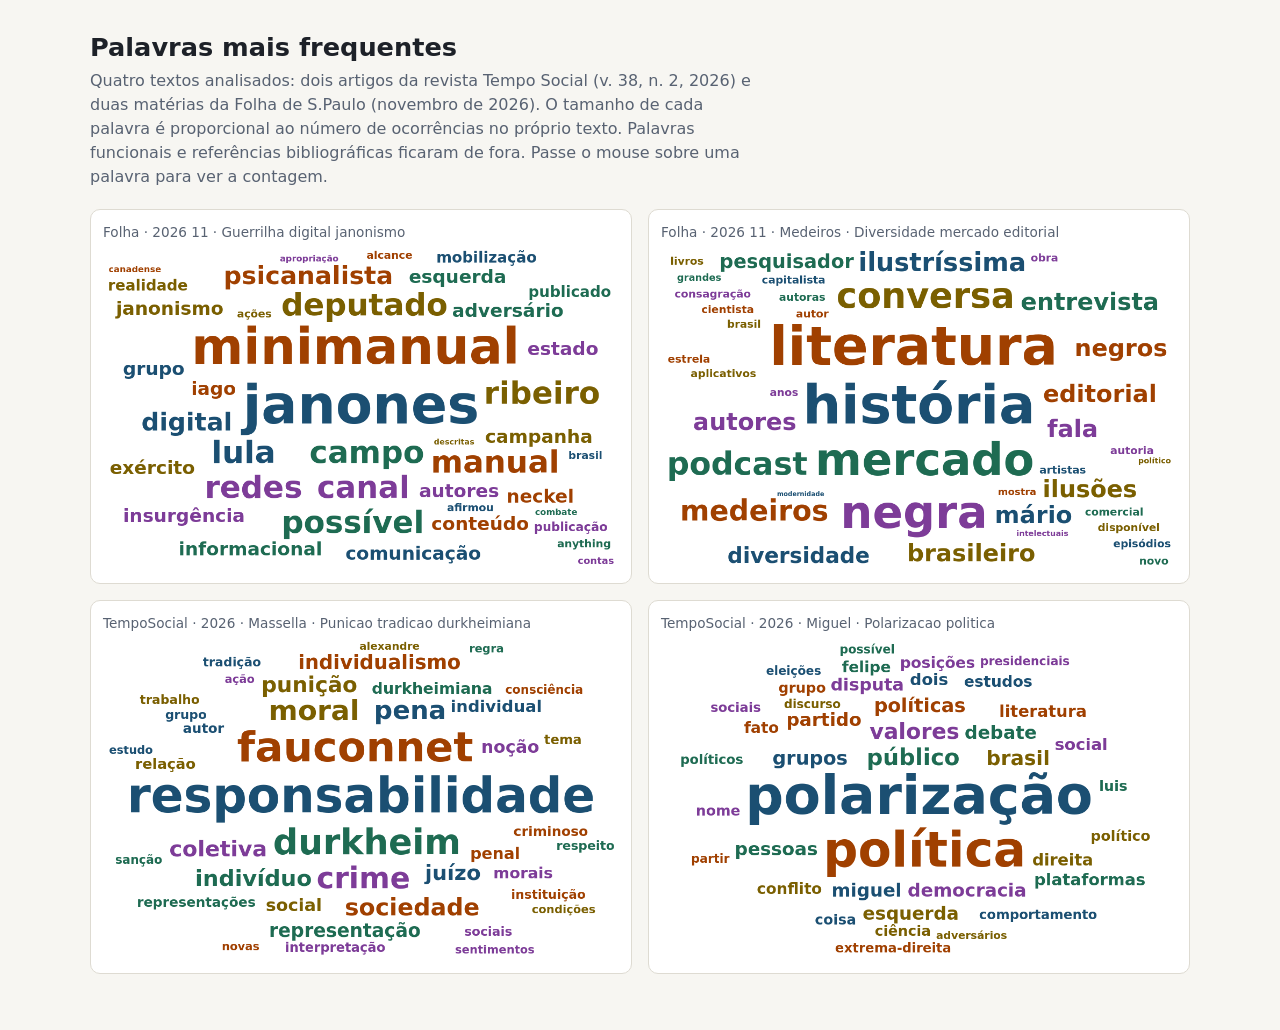
==== nuvem-de-palavras/index.html @ fb138282 "Adiciona nuvens de palavras de quatro artigos Página estática com as palavras mais frequentes de doi" ====
<!doctype html>
<html lang="pt-BR">
<head>
<meta charset="utf-8">
<meta name="viewport" content="width=device-width, initial-scale=1">
<title>Nuvens de palavras</title>
<style>
/* Layout: uma coluna de cabeçalho curto e uma grade de quatro nuvens, uma por artigo. */
:root{
  --bg:#f7f6f2; --card:#ffffff; --ink:#1d2128; --muted:#586272; --line:#dedbd2;
  --c1:#1b4f72; --c2:#a04000; --c3:#1e6b52; --c4:#7d3c98; --c5:#7a5f00;
  --tipbg:#1d2128; --tipfg:#f7f6f2;
}
@media (prefers-color-scheme: dark){
  :root:not([data-theme="light"]){
    --bg:#13161b; --card:#1b1f26; --ink:#e8e6e1; --muted:#a3a9b3; --line:#2c313a;
    --c1:#6cb4e4; --c2:#f0a070; --c3:#6fd0a8; --c4:#c89be0; --c5:#e5c76b;
    --tipbg:#e8e6e1; --tipfg:#13161b; color-scheme:dark;
  }
}
:root[data-theme="dark"]{
  --bg:#13161b; --card:#1b1f26; --ink:#e8e6e1; --muted:#a3a9b3; --line:#2c313a;
  --c1:#6cb4e4; --c2:#f0a070; --c3:#6fd0a8; --c4:#c89be0; --c5:#e5c76b;
  --tipbg:#e8e6e1; --tipfg:#13161b; color-scheme:dark;
}
body{background:var(--bg);color:var(--ink);font:16px/1.5 Inter,system-ui,-apple-system,"Segoe UI",sans-serif}
main{max-width:1100px;margin:0 auto;padding-block:24px 48px;
  padding-left:max(16px,env(safe-area-inset-left,0px));padding-right:max(16px,env(safe-area-inset-right,0px))}
h1{font-size:1.6rem;line-height:1.2;margin:0 0 6px;text-wrap:balance}
p.sub{color:var(--muted);margin:0 0 20px;max-width:65ch}
.grid{display:grid;grid-template-columns:repeat(auto-fit,minmax(min(100%,480px),1fr));gap:16px}
figure{margin:0;background:var(--card);border:1px solid var(--line);border-radius:10px;padding:12px;min-width:0}
figcaption{font-size:.85rem;color:var(--muted);margin-bottom:6px;overflow-wrap:anywhere}
canvas{width:100%;height:auto;display:block}
.tip{position:fixed;pointer-events:none;background:var(--tipbg);color:var(--tipfg);padding:4px 8px;border-radius:6px;font-size:.85rem}
.tip[hidden]{display:none}
</style>
</head>
<body>
<main>
<h1>Palavras mais frequentes</h1>
<p class="sub">Quatro textos analisados: dois artigos da revista Tempo Social (v. 38, n. 2, 2026) e duas matérias da Folha de S.Paulo (novembro de 2026). O tamanho de cada palavra é proporcional ao número de ocorrências no próprio texto. Palavras funcionais e referências bibliográficas ficaram de fora. Passe o mouse sobre uma palavra para ver a contagem.</p>
<div class="grid" id="grid"></div>
</main>
<div class="tip" id="tip" hidden></div>
<script>
const DATA = [{"arquivo":"Folha_2026-11_Guerrilha-digital-janonismo.md","palavras":[["janones",10],["minimanual",9],["campo",5],["canal",5],["deputado",5],["lula",5],["manual",5],["possível",5],["redes",5],["ribeiro",5],["digital",4],["psicanalista",4],["adversário",3],["autores",3],["campanha",3],["comunicação",3],["conteúdo",3],["esquerda",3],["estado",3],["exército",3],["grupo",3],["iago",3],["informacional",3],["insurgência",3],["janonismo",3],["mobilização",3],["neckel",3],["publicado",3],["publicação",3],["realidade",3],["afirmou",2],["alcance",2],["anything",2],["apropriação",2],["ações",2],["brasil",2],["canadense",2],["combate",2],["contas",2],["descritas",2]],"titulo":"Folha · 2026 11 · Guerrilha digital janonismo"},{"arquivo":"Folha_2026-11_Medeiros_Diversidade-mercado-editorial.md","palavras":[["história",6],["literatura",6],["mercado",5],["negra",5],["conversa",4],["ilustríssima",4],["medeiros",4],["podcast",4],["autores",3],["brasileiro",3],["diversidade",3],["editorial",3],["entrevista",3],["fala",3],["ilusões",3],["mário",3],["negros",3],["pesquisador",3],["anos",2],["aplicativos",2],["artistas",2],["autor",2],["autoras",2],["autoria",2],["brasil",2],["capitalista",2],["cientista",2],["comercial",2],["consagração",2],["disponível",2],["episódios",2],["estrela",2],["grandes",2],["intelectuais",2],["livros",2],["modernidade",2],["mostra",2],["novo",2],["obra",2],["político",2]],"titulo":"Folha · 2026 11 · Medeiros · Diversidade mercado editorial"},{"arquivo":"TempoSocial_2026_Massella_Punicao-tradicao-durkheimiana.pdf","palavras":[["responsabilidade",181],["fauconnet",113],["durkheim",83],["crime",62],["moral",56],["pena",49],["sociedade",42],["indivíduo",38],["coletiva",37],["punição",36],["juízo",34],["individualismo",31],["representação",28],["noção",25],["social",25],["individual",23],["penal",22],["durkheimiana",21],["morais",21],["relação",19],["autor",17],["criminoso",17],["representações",17],["interpretação",16],["tema",16],["grupo",15],["instituição",15],["respeito",15],["sociais",15],["trabalho",15],["tradição",15],["consciência",14],["sanção",14],["ação",13],["condições",13],["estudo",13],["novas",13],["regra",13],["sentimentos",13],["alexandre",12]],"titulo":"TempoSocial · 2026 · Massella · Punicao tradicao durkheimiana"},{"arquivo":"TempoSocial_2026_Miguel_Polarizacao-politica.pdf","palavras":[["polarização",77],["política",65],["público",20],["valores",19],["brasil",17],["grupos",16],["políticas",16],["debate",15],["democracia",15],["esquerda",15],["miguel",15],["partido",15],["pessoas",15],["disputa",14],["direita",13],["dois",13],["literatura",13],["plataformas",13],["social",13],["conflito",12],["estudos",12],["fato",12],["felipe",12],["posições",12],["ciência",11],["coisa",11],["grupo",11],["luis",11],["nome",11],["político",11],["comportamento",10],["extrema-direita",10],["políticos",10],["sociais",10],["discurso",9],["eleições",9],["partir",9],["possível",9],["presidenciais",9],["adversários",8]],"titulo":"TempoSocial · 2026 · Miguel · Polarizacao politica"}];
const W = 960, H = 600;
const css = n => getComputedStyle(document.documentElement).getPropertyValue(n).trim();

function layout(words, ctx) {
  const max = words[0][1], min = words[words.length-1][1];
  const placed = [];
  const cx = W/2, cy = H/2;
  const font = "system-ui, -apple-system, 'Segoe UI', sans-serif";
  words.forEach(([text, n], i) => {
    const t = max === min ? 1 : (Math.sqrt(n) - Math.sqrt(min)) / (Math.sqrt(max) - Math.sqrt(min));
    let size = 20 + t * 80;
    for (let tries = 0; tries < 6; tries++, size *= 0.9) {
      ctx.font = `600 ${size}px ${font}`;
      const w = ctx.measureText(text).width + 8, h = size * 1.05;
      for (let a = 0, r = 0; r < Math.max(W, H); a += 0.35, r += 0.9) {
        const x = cx + r * 1.5 * Math.cos(a) - w/2, y = cy + r * Math.sin(a) - h/2;
        if (x < 4 || y < 4 || x + w > W - 4 || y + h > H - 4) continue;
        if (placed.every(p => x + w < p.x || p.x + p.w < x || y + h < p.y || p.y + p.h < y)) {
          placed.push({text, n, x, y, w, h, size, i}); return;
        }
      }
    }
  });
  return placed;
}

function draw(canvas, placed) {
  const dpr = window.devicePixelRatio || 1;
  canvas.width = W * dpr; canvas.height = H * dpr;
  const ctx = canvas.getContext('2d');
  ctx.scale(dpr, dpr);
  ctx.clearRect(0, 0, W, H);
  const cols = ['--c1','--c2','--c3','--c4','--c5'].map(css);
  ctx.textBaseline = 'middle';
  placed.forEach(p => {
    ctx.font = `600 ${p.size}px system-ui, -apple-system, 'Segoe UI', sans-serif`;
    ctx.fillStyle = cols[p.i % cols.length];
    ctx.fillText(p.text, p.x + 4, p.y + p.h/2);
  });
}

const tip = document.getElementById('tip');
const state = [];
DATA.forEach(d => {
  const fig = document.createElement('figure');
  const cap = document.createElement('figcaption'); cap.textContent = d.titulo;
  const cv = document.createElement('canvas');
  cv.setAttribute('role', 'img');
  cv.setAttribute('aria-label', 'Nuvem de palavras de ' + d.titulo + '. Mais frequentes: ' + d.palavras.slice(0, 8).map(p => p[0] + ' (' + p[1] + ')').join(', '));
  fig.append(cap, cv); document.getElementById('grid').append(fig);
  const ctx = cv.getContext('2d');
  const placed = layout(d.palavras, ctx);
  state.push({cv, placed});
  cv.addEventListener('mousemove', e => {
    const r = cv.getBoundingClientRect(), k = W / r.width;
    const x = (e.clientX - r.left) * k, y = (e.clientY - r.top) * k;
    const hit = placed.find(p => x >= p.x && x <= p.x + p.w && y >= p.y && y <= p.y + p.h);
    if (hit) { tip.textContent = hit.text + ': ' + hit.n + ' ocorrências'; tip.hidden = false;
      tip.style.left = (e.clientX + 12) + 'px'; tip.style.top = (e.clientY + 12) + 'px'; }
    else tip.hidden = true;
  });
  cv.addEventListener('mouseleave', () => tip.hidden = true);
});
const redraw = () => state.forEach(s => draw(s.cv, s.placed));
redraw();
matchMedia('(prefers-color-scheme: dark)').addEventListener('change', redraw);
new MutationObserver(redraw).observe(document.documentElement, {attributes: true, attributeFilter: ["data-theme"]});
</script>

</body>
</html>
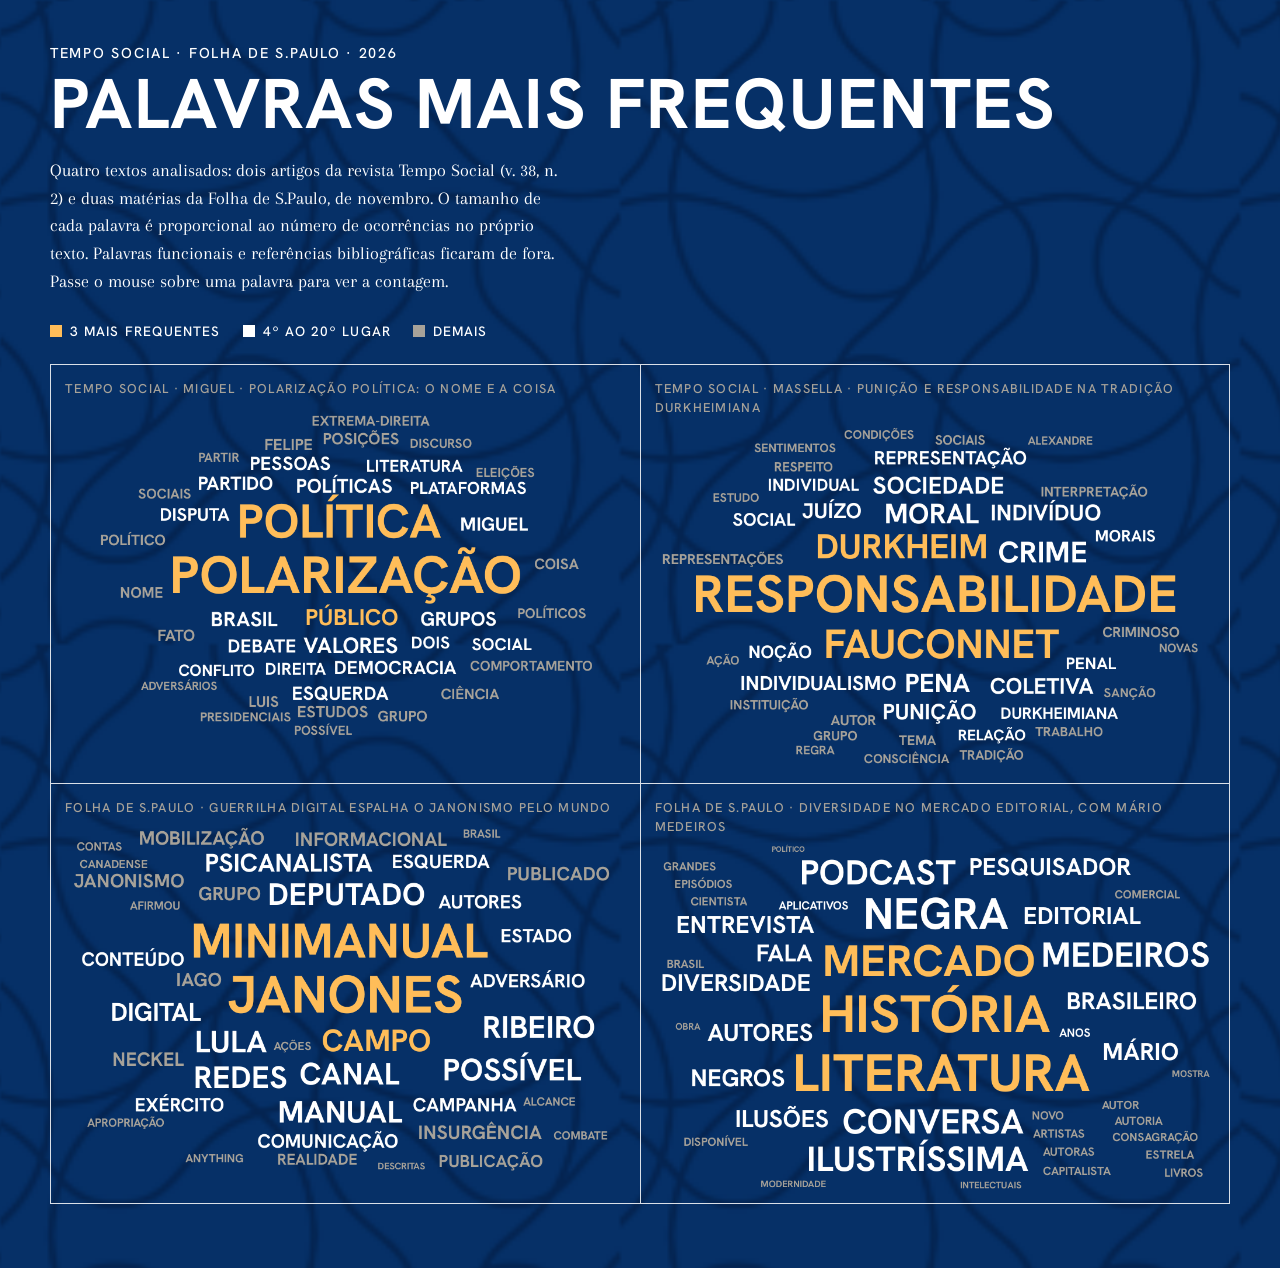
==== commit 66e495cc: "Aplica o design do template PPGS na nuvem de palavras Fundo azul-marinho com padrão de linhas curvas" ====
--- a/nuvem-de-palavras/index.html
+++ b/nuvem-de-palavras/index.html
@@ -4,66 +4,75 @@
 <meta charset="utf-8">
 <meta name="viewport" content="width=device-width, initial-scale=1">
 <title>Nuvens de palavras</title>
+<link rel="preconnect" href="https://fonts.googleapis.com">
+<link rel="preconnect" href="https://fonts.gstatic.com" crossorigin>
+<link rel="stylesheet" href="https://fonts.googleapis.com/css2?family=Arapey:ital@0;1&family=Hanken+Grotesk:wght@500;700&display=swap">
 <style>
-/* Layout: uma coluna de cabeçalho curto e uma grade de quatro nuvens, uma por artigo. */
+/* Layout: cabeçalho em caixa-alta sobre fundo azul-marinho com padrão de linhas curvas; quatro quadros de bordas finas, um por artigo. */
 :root{
-  --bg:#f7f6f2; --card:#ffffff; --ink:#1d2128; --muted:#586272; --line:#dedbd2;
-  --c1:#1b4f72; --c2:#a04000; --c3:#1e6b52; --c4:#7d3c98; --c5:#7a5f00;
-  --tipbg:#1d2128; --tipfg:#f7f6f2;
+  --navy:#063067; --white:#ffffff; --amber:#ffbd59; --stone:#a7a299;
+  --line:rgba(255,255,255,.85);
+  --display:"Hanken Grotesk","Agrandir Tight Medium",system-ui,-apple-system,"Segoe UI",sans-serif;
+  --serif:Arapey,Georgia,"Times New Roman",serif;
+  color-scheme:dark;
 }
-@media (prefers-color-scheme: dark){
-  :root:not([data-theme="light"]){
-    --bg:#13161b; --card:#1b1f26; --ink:#e8e6e1; --muted:#a3a9b3; --line:#2c313a;
-    --c1:#6cb4e4; --c2:#f0a070; --c3:#6fd0a8; --c4:#c89be0; --c5:#e5c76b;
-    --tipbg:#e8e6e1; --tipfg:#13161b; color-scheme:dark;
-  }
+body{
+  background-color:var(--navy);
+  background-image:url("[data-uri]");
+  background-size:620px auto; background-repeat:repeat;
+  color:var(--white); font:500 17px/1.5 var(--display);
 }
-:root[data-theme="dark"]{
-  --bg:#13161b; --card:#1b1f26; --ink:#e8e6e1; --muted:#a3a9b3; --line:#2c313a;
-  --c1:#6cb4e4; --c2:#f0a070; --c3:#6fd0a8; --c4:#c89be0; --c5:#e5c76b;
-  --tipbg:#e8e6e1; --tipfg:#13161b; color-scheme:dark;
-}
-body{background:var(--bg);color:var(--ink);font:16px/1.5 Inter,system-ui,-apple-system,"Segoe UI",sans-serif}
-main{max-width:1100px;margin:0 auto;padding-block:24px 48px;
+main{max-width:1180px;margin:0 auto;padding-block:36px 56px;
   padding-left:max(16px,env(safe-area-inset-left,0px));padding-right:max(16px,env(safe-area-inset-right,0px))}
-h1{font-size:1.6rem;line-height:1.2;margin:0 0 6px;text-wrap:balance}
-p.sub{color:var(--muted);margin:0 0 20px;max-width:65ch}
-.grid{display:grid;grid-template-columns:repeat(auto-fit,minmax(min(100%,480px),1fr));gap:16px}
-figure{margin:0;background:var(--card);border:1px solid var(--line);border-radius:10px;padding:12px;min-width:0}
-figcaption{font-size:.85rem;color:var(--muted);margin-bottom:6px;overflow-wrap:anywhere}
+.eyebrow{font:500 .9rem/1.3 var(--display);letter-spacing:.12em;text-transform:uppercase;margin:0 0 6px}
+h1{font:700 clamp(2.2rem,7vw,4.4rem)/1 var(--display);letter-spacing:.02em;text-transform:uppercase;margin:0 0 18px;text-wrap:balance}
+p.sub{font:400 1.15rem/1.5 var(--serif);max-width:65ch;margin:0 0 26px;color:var(--white)}
+.key{display:flex;flex-wrap:wrap;gap:6px 22px;margin:0 0 22px;padding:0;list-style:none;font-size:.85rem;letter-spacing:.08em;text-transform:uppercase}
+.key li{display:flex;align-items:center;gap:8px}
+.key i{width:12px;height:12px;display:inline-block;background:var(--c)}
+.grid{display:grid;grid-template-columns:repeat(auto-fit,minmax(min(100%,520px),1fr));gap:0;border:1px solid var(--line);border-width:1px 0 0 1px}
+figure{margin:0;padding:14px 14px 10px;min-width:0;border:1px solid var(--line);border-width:0 1px 1px 0}
+figcaption{font-size:.8rem;letter-spacing:.1em;text-transform:uppercase;color:var(--stone);margin:0 0 6px;overflow-wrap:anywhere}
 canvas{width:100%;height:auto;display:block}
-.tip{position:fixed;pointer-events:none;background:var(--tipbg);color:var(--tipfg);padding:4px 8px;border-radius:6px;font-size:.85rem}
+.tip{position:fixed;pointer-events:none;background:var(--amber);color:var(--navy);font-weight:700;padding:4px 10px;font-size:.85rem;letter-spacing:.04em}
 .tip[hidden]{display:none}
 </style>
 </head>
 <body>
 <main>
+<p class="eyebrow">Tempo Social · Folha de S.Paulo · 2026</p>
 <h1>Palavras mais frequentes</h1>
-<p class="sub">Quatro textos analisados: dois artigos da revista Tempo Social (v. 38, n. 2, 2026) e duas matérias da Folha de S.Paulo (novembro de 2026). O tamanho de cada palavra é proporcional ao número de ocorrências no próprio texto. Palavras funcionais e referências bibliográficas ficaram de fora. Passe o mouse sobre uma palavra para ver a contagem.</p>
+<p class="sub">Quatro textos analisados: dois artigos da revista Tempo Social (v. 38, n. 2) e duas matérias da Folha de S.Paulo, de novembro. O tamanho de cada palavra é proporcional ao número de ocorrências no próprio texto. Palavras funcionais e referências bibliográficas ficaram de fora. Passe o mouse sobre uma palavra para ver a contagem.</p>
+<ul class="key" aria-label="Legenda de cores">
+  <li style="--c:var(--amber)"><i></i>3 mais frequentes</li>
+  <li style="--c:var(--white)"><i></i>4º ao 20º lugar</li>
+  <li style="--c:var(--stone)"><i></i>demais</li>
+</ul>
 <div class="grid" id="grid"></div>
 </main>
 <div class="tip" id="tip" hidden></div>
 <script>
-const DATA = [{"arquivo":"Folha_2026-11_Guerrilha-digital-janonismo.md","palavras":[["janones",10],["minimanual",9],["campo",5],["canal",5],["deputado",5],["lula",5],["manual",5],["possível",5],["redes",5],["ribeiro",5],["digital",4],["psicanalista",4],["adversário",3],["autores",3],["campanha",3],["comunicação",3],["conteúdo",3],["esquerda",3],["estado",3],["exército",3],["grupo",3],["iago",3],["informacional",3],["insurgência",3],["janonismo",3],["mobilização",3],["neckel",3],["publicado",3],["publicação",3],["realidade",3],["afirmou",2],["alcance",2],["anything",2],["apropriação",2],["ações",2],["brasil",2],["canadense",2],["combate",2],["contas",2],["descritas",2]],"titulo":"Folha · 2026 11 · Guerrilha digital janonismo"},{"arquivo":"Folha_2026-11_Medeiros_Diversidade-mercado-editorial.md","palavras":[["história",6],["literatura",6],["mercado",5],["negra",5],["conversa",4],["ilustríssima",4],["medeiros",4],["podcast",4],["autores",3],["brasileiro",3],["diversidade",3],["editorial",3],["entrevista",3],["fala",3],["ilusões",3],["mário",3],["negros",3],["pesquisador",3],["anos",2],["aplicativos",2],["artistas",2],["autor",2],["autoras",2],["autoria",2],["brasil",2],["capitalista",2],["cientista",2],["comercial",2],["consagração",2],["disponível",2],["episódios",2],["estrela",2],["grandes",2],["intelectuais",2],["livros",2],["modernidade",2],["mostra",2],["novo",2],["obra",2],["político",2]],"titulo":"Folha · 2026 11 · Medeiros · Diversidade mercado editorial"},{"arquivo":"TempoSocial_2026_Massella_Punicao-tradicao-durkheimiana.pdf","palavras":[["responsabilidade",181],["fauconnet",113],["durkheim",83],["crime",62],["moral",56],["pena",49],["sociedade",42],["indivíduo",38],["coletiva",37],["punição",36],["juízo",34],["individualismo",31],["representação",28],["noção",25],["social",25],["individual",23],["penal",22],["durkheimiana",21],["morais",21],["relação",19],["autor",17],["criminoso",17],["representações",17],["interpretação",16],["tema",16],["grupo",15],["instituição",15],["respeito",15],["sociais",15],["trabalho",15],["tradição",15],["consciência",14],["sanção",14],["ação",13],["condições",13],["estudo",13],["novas",13],["regra",13],["sentimentos",13],["alexandre",12]],"titulo":"TempoSocial · 2026 · Massella · Punicao tradicao durkheimiana"},{"arquivo":"TempoSocial_2026_Miguel_Polarizacao-politica.pdf","palavras":[["polarização",77],["política",65],["público",20],["valores",19],["brasil",17],["grupos",16],["políticas",16],["debate",15],["democracia",15],["esquerda",15],["miguel",15],["partido",15],["pessoas",15],["disputa",14],["direita",13],["dois",13],["literatura",13],["plataformas",13],["social",13],["conflito",12],["estudos",12],["fato",12],["felipe",12],["posições",12],["ciência",11],["coisa",11],["grupo",11],["luis",11],["nome",11],["político",11],["comportamento",10],["extrema-direita",10],["políticos",10],["sociais",10],["discurso",9],["eleições",9],["partir",9],["possível",9],["presidenciais",9],["adversários",8]],"titulo":"TempoSocial · 2026 · Miguel · Polarizacao politica"}];
+const DATA = [{"arquivo":"TempoSocial_2026_Miguel_Polarizacao-politica.pdf","palavras":[["polarização",77],["política",65],["público",20],["valores",19],["brasil",17],["grupos",16],["políticas",16],["debate",15],["democracia",15],["esquerda",15],["miguel",15],["partido",15],["pessoas",15],["disputa",14],["direita",13],["dois",13],["literatura",13],["plataformas",13],["social",13],["conflito",12],["estudos",12],["fato",12],["felipe",12],["posições",12],["ciência",11],["coisa",11],["grupo",11],["luis",11],["nome",11],["político",11],["comportamento",10],["extrema-direita",10],["políticos",10],["sociais",10],["discurso",9],["eleições",9],["partir",9],["possível",9],["presidenciais",9],["adversários",8]],"titulo":"Tempo Social · Miguel · Polarização política: o nome e a coisa"},{"arquivo":"TempoSocial_2026_Massella_Punicao-tradicao-durkheimiana.pdf","palavras":[["responsabilidade",181],["fauconnet",113],["durkheim",83],["crime",62],["moral",56],["pena",49],["sociedade",42],["indivíduo",38],["coletiva",37],["punição",36],["juízo",34],["individualismo",31],["representação",28],["noção",25],["social",25],["individual",23],["penal",22],["durkheimiana",21],["morais",21],["relação",19],["autor",17],["criminoso",17],["representações",17],["interpretação",16],["tema",16],["grupo",15],["instituição",15],["respeito",15],["sociais",15],["trabalho",15],["tradição",15],["consciência",14],["sanção",14],["ação",13],["condições",13],["estudo",13],["novas",13],["regra",13],["sentimentos",13],["alexandre",12]],"titulo":"Tempo Social · Massella · Punição e responsabilidade na tradição durkheimiana"},{"arquivo":"Folha_2026-11_Guerrilha-digital-janonismo.md","palavras":[["janones",10],["minimanual",9],["campo",5],["canal",5],["deputado",5],["lula",5],["manual",5],["possível",5],["redes",5],["ribeiro",5],["digital",4],["psicanalista",4],["adversário",3],["autores",3],["campanha",3],["comunicação",3],["conteúdo",3],["esquerda",3],["estado",3],["exército",3],["grupo",3],["iago",3],["informacional",3],["insurgência",3],["janonismo",3],["mobilização",3],["neckel",3],["publicado",3],["publicação",3],["realidade",3],["afirmou",2],["alcance",2],["anything",2],["apropriação",2],["ações",2],["brasil",2],["canadense",2],["combate",2],["contas",2],["descritas",2]],"titulo":"Folha de S.Paulo · Guerrilha digital espalha o janonismo pelo mundo"},{"arquivo":"Folha_2026-11_Medeiros_Diversidade-mercado-editorial.md","palavras":[["história",6],["literatura",6],["mercado",5],["negra",5],["conversa",4],["ilustríssima",4],["medeiros",4],["podcast",4],["autores",3],["brasileiro",3],["diversidade",3],["editorial",3],["entrevista",3],["fala",3],["ilusões",3],["mário",3],["negros",3],["pesquisador",3],["anos",2],["aplicativos",2],["artistas",2],["autor",2],["autoras",2],["autoria",2],["brasil",2],["capitalista",2],["cientista",2],["comercial",2],["consagração",2],["disponível",2],["episódios",2],["estrela",2],["grandes",2],["intelectuais",2],["livros",2],["modernidade",2],["mostra",2],["novo",2],["obra",2],["político",2]],"titulo":"Folha de S.Paulo · Diversidade no mercado editorial, com Mário Medeiros"}];
 const W = 960, H = 600;
+const FONT = '"Hanken Grotesk","Agrandir Tight Medium",system-ui,-apple-system,"Segoe UI",sans-serif';
 const css = n => getComputedStyle(document.documentElement).getPropertyValue(n).trim();
 
 function layout(words, ctx) {
   const max = words[0][1], min = words[words.length-1][1];
   const placed = [];
   const cx = W/2, cy = H/2;
-  const font = "system-ui, -apple-system, 'Segoe UI', sans-serif";
   words.forEach(([text, n], i) => {
+    const label = text.toUpperCase();
     const t = max === min ? 1 : (Math.sqrt(n) - Math.sqrt(min)) / (Math.sqrt(max) - Math.sqrt(min));
-    let size = 20 + t * 80;
+    let size = 20 + t * 70;
     for (let tries = 0; tries < 6; tries++, size *= 0.9) {
-      ctx.font = `600 ${size}px ${font}`;
-      const w = ctx.measureText(text).width + 8, h = size * 1.05;
+      ctx.font = `700 ${size}px ${FONT}`;
+      const w = ctx.measureText(label).width + 10, h = size * 1.05;
       for (let a = 0, r = 0; r < Math.max(W, H); a += 0.35, r += 0.9) {
         const x = cx + r * 1.5 * Math.cos(a) - w/2, y = cy + r * Math.sin(a) - h/2;
         if (x < 4 || y < 4 || x + w > W - 4 || y + h > H - 4) continue;
         if (placed.every(p => x + w < p.x || p.x + p.w < x || y + h < p.y || p.y + p.h < y)) {
-          placed.push({text, n, x, y, w, h, size, i}); return;
+          placed.push({text, label, n, x, y, w, h, size, i}); return;
         }
       }
     }
@@ -77,41 +86,42 @@
   const ctx = canvas.getContext('2d');
   ctx.scale(dpr, dpr);
   ctx.clearRect(0, 0, W, H);
-  const cols = ['--c1','--c2','--c3','--c4','--c5'].map(css);
+  const amber = css('--amber'), white = css('--white'), stone = css('--stone');
   ctx.textBaseline = 'middle';
   placed.forEach(p => {
-    ctx.font = `600 ${p.size}px system-ui, -apple-system, 'Segoe UI', sans-serif`;
-    ctx.fillStyle = cols[p.i % cols.length];
-    ctx.fillText(p.text, p.x + 4, p.y + p.h/2);
+    ctx.font = `700 ${p.size}px ${FONT}`;
+    ctx.fillStyle = p.i < 3 ? amber : p.i < 20 ? white : stone;
+    ctx.fillText(p.label, p.x + 5, p.y + p.h/2);
   });
 }
 
 const tip = document.getElementById('tip');
-const state = [];
-DATA.forEach(d => {
-  const fig = document.createElement('figure');
-  const cap = document.createElement('figcaption'); cap.textContent = d.titulo;
-  const cv = document.createElement('canvas');
-  cv.setAttribute('role', 'img');
-  cv.setAttribute('aria-label', 'Nuvem de palavras de ' + d.titulo + '. Mais frequentes: ' + d.palavras.slice(0, 8).map(p => p[0] + ' (' + p[1] + ')').join(', '));
-  fig.append(cap, cv); document.getElementById('grid').append(fig);
-  const ctx = cv.getContext('2d');
-  const placed = layout(d.palavras, ctx);
-  state.push({cv, placed});
-  cv.addEventListener('mousemove', e => {
-    const r = cv.getBoundingClientRect(), k = W / r.width;
-    const x = (e.clientX - r.left) * k, y = (e.clientY - r.top) * k;
-    const hit = placed.find(p => x >= p.x && x <= p.x + p.w && y >= p.y && y <= p.y + p.h);
-    if (hit) { tip.textContent = hit.text + ': ' + hit.n + ' ocorrências'; tip.hidden = false;
-      tip.style.left = (e.clientX + 12) + 'px'; tip.style.top = (e.clientY + 12) + 'px'; }
-    else tip.hidden = true;
+function build() {
+  DATA.forEach(d => {
+    const fig = document.createElement('figure');
+    const cap = document.createElement('figcaption'); cap.textContent = d.titulo;
+    const cv = document.createElement('canvas');
+    cv.setAttribute('role', 'img');
+    cv.setAttribute('aria-label', 'Nuvem de palavras de ' + d.titulo + '. Mais frequentes: ' + d.palavras.slice(0, 8).map(p => p[0] + ' (' + p[1] + ')').join(', '));
+    fig.append(cap, cv); document.getElementById('grid').append(fig);
+    const placed = layout(d.palavras, cv.getContext('2d'));
+    draw(cv, placed);
+    cv.addEventListener('mousemove', e => {
+      const r = cv.getBoundingClientRect(), k = W / r.width;
+      const x = (e.clientX - r.left) * k, y = (e.clientY - r.top) * k;
+      const hit = placed.find(p => x >= p.x && x <= p.x + p.w && y >= p.y && y <= p.y + p.h);
+      if (hit) { tip.textContent = hit.label + ' · ' + hit.n + (hit.n === 1 ? ' ocorrência' : ' ocorrências'); tip.hidden = false;
+        tip.style.left = (e.clientX + 12) + 'px'; tip.style.top = (e.clientY + 12) + 'px'; }
+      else tip.hidden = true;
+    });
+    cv.addEventListener('mouseleave', () => tip.hidden = true);
   });
-  cv.addEventListener('mouseleave', () => tip.hidden = true);
-});
-const redraw = () => state.forEach(s => draw(s.cv, s.placed));
-redraw();
-matchMedia('(prefers-color-scheme: dark)').addEventListener('change', redraw);
-new MutationObserver(redraw).observe(document.documentElement, {attributes: true, attributeFilter: ["data-theme"]});
+}
+// Espera as fontes carregarem para medir as palavras com a tipografia certa (máx. 2,5 s).
+const fontsReady = (document.fonts && document.fonts.load)
+  ? Promise.race([document.fonts.load('700 40px "Hanken Grotesk"'), new Promise(r => setTimeout(r, 2500))])
+  : Promise.resolve();
+fontsReady.catch(() => {}).then(build);
 </script>
 
 </body>
